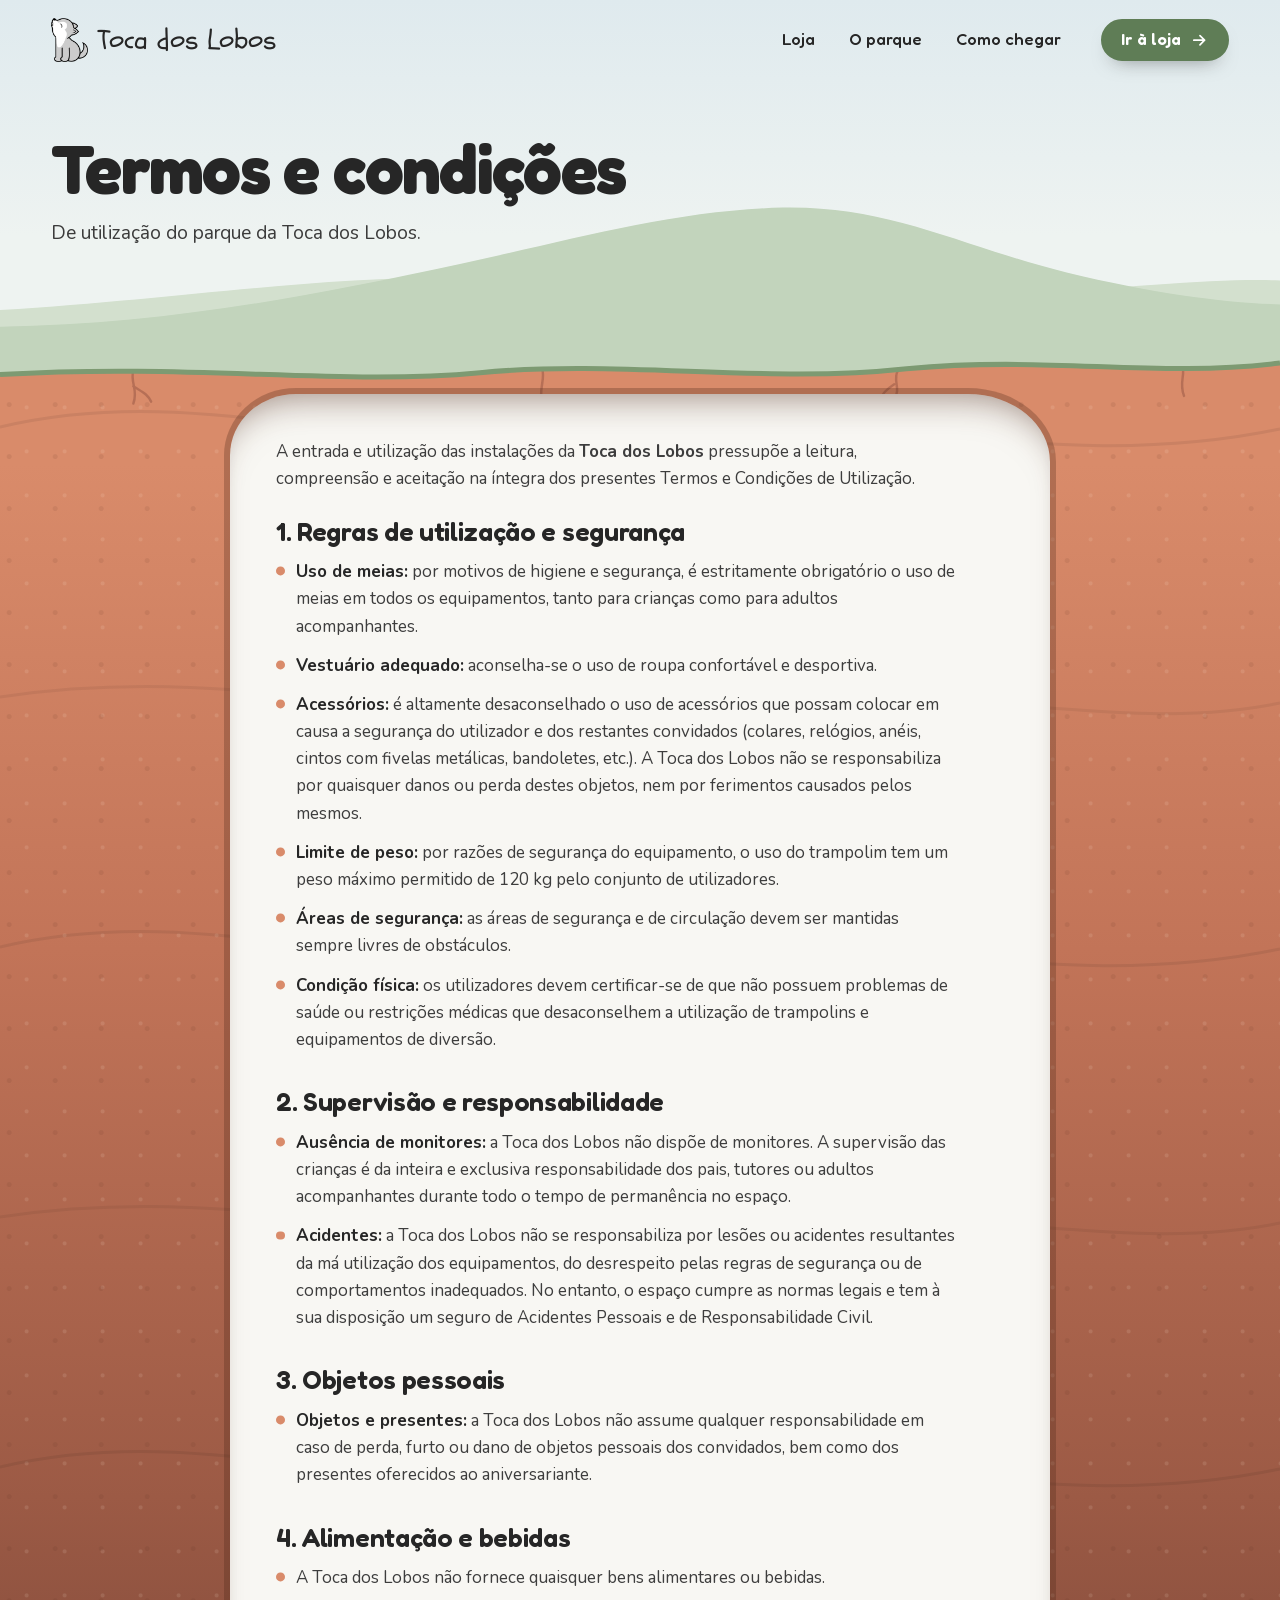
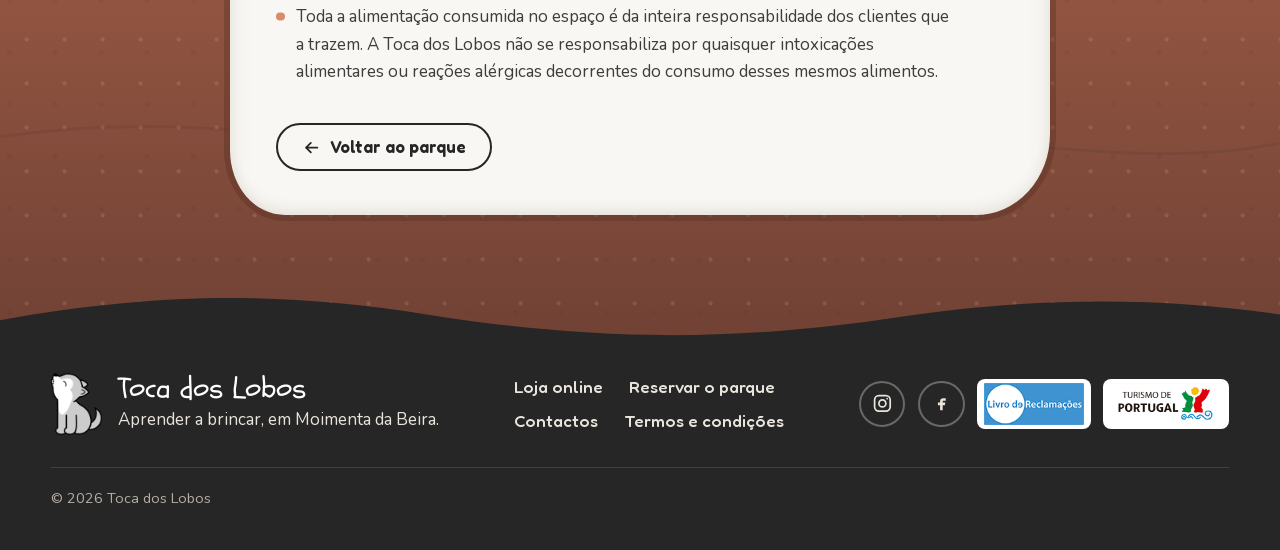
==== termos.html @ af0d347f "Terms page, Turismo de Portugal badge, grounded pup, no tunnel on mobile - termos.html: the playgrou" ====
<!doctype html>
<html lang="pt-PT">
<head>
<meta charset="utf-8">
<meta name="viewport" content="width=device-width, initial-scale=1">
<title>Termos e condições · Toca dos Lobos</title>
<meta name="description" content="Termos e condições de utilização do parque interior da Toca dos Lobos, em Moimenta da Beira.">
<meta name="theme-color" content="#dfeaee">
<link rel="canonical" href="https://tocadoslobos.pt/termos.html">
<link rel="icon" href="img/lobo-mini.webp" type="image/webp">
<link rel="preload" href="fonts/fredoka-latin.woff2" as="font" type="font/woff2" crossorigin>
<link rel="preload" href="fonts/nunito-latin.woff2" as="font" type="font/woff2" crossorigin>
<link rel="stylesheet" href="styles.css">
</head>
<body>
<a class="skip" href="#termos">Saltar para o conteúdo</a>

<header class="nav">
  <a class="nav__brand" href="./" aria-label="Toca dos Lobos, início">
    <img src="img/lobo-mini.webp" alt="" width="128" height="155">
    <span>Toca dos Lobos</span>
  </a>
  <nav class="nav__links" aria-label="Principal">
    <a href="./#loja">Loja</a>
    <a href="./#parque">O parque</a>
    <a href="./#chegar">Como chegar</a>
  </nav>
  <a class="btn btn--sm" href="https://loja.tocadoslobos.pt/">Ir à loja <svg viewBox="0 0 24 24" aria-hidden="true"><path d="M5 12h14M13 6l6 6-6 6"/></svg></a>
</header>

<main>
  <section class="surface surface--page" aria-labelledby="titulo">
    <div class="surface__copy">
      <h1 id="titulo">Termos e condições</h1>
      <p>De utilização do parque da Toca dos Lobos.</p>
    </div>
    <svg class="hill" viewBox="0 0 1440 400" preserveAspectRatio="none" aria-hidden="true">
      <path class="hill__back" d="M0,330 C220,300 360,240 560,250 C760,262 900,330 1100,300 C1260,276 1360,250 1440,256 L1440,400 L0,400 Z"/>
      <path class="hill__front" d="M0,372 C180,366 340,300 520,214 C640,156 760,80 880,74 C1000,68 1080,170 1200,236 C1300,290 1380,312 1440,316 L1440,400 L0,400 Z"/>
    </svg>
  </section>

  <div class="den den--page">
    <article class="chamber legal" id="termos">
      <p>A entrada e utilização das instalações da <b>Toca dos Lobos</b> pressupõe a leitura, compreensão e aceitação na íntegra dos presentes Termos e Condições de Utilização.</p>

      <h2>1. Regras de utilização e segurança</h2>
      <ul>
        <li><span><b>Uso de meias:</b> por motivos de higiene e segurança, é estritamente obrigatório o uso de meias em todos os equipamentos, tanto para crianças como para adultos acompanhantes.</span></li>
        <li><span><b>Vestuário adequado:</b> aconselha-se o uso de roupa confortável e desportiva.</span></li>
        <li><span><b>Acessórios:</b> é altamente desaconselhado o uso de acessórios que possam colocar em causa a segurança do utilizador e dos restantes convidados (colares, relógios, anéis, cintos com fivelas metálicas, bandoletes, etc.). A Toca dos Lobos não se responsabiliza por quaisquer danos ou perda destes objetos, nem por ferimentos causados pelos mesmos.</span></li>
        <li><span><b>Limite de peso:</b> por razões de segurança do equipamento, o uso do trampolim tem um peso máximo permitido de 120 kg pelo conjunto de utilizadores.</span></li>
        <li><span><b>Áreas de segurança:</b> as áreas de segurança e de circulação devem ser mantidas sempre livres de obstáculos.</span></li>
        <li><span><b>Condição física:</b> os utilizadores devem certificar-se de que não possuem problemas de saúde ou restrições médicas que desaconselhem a utilização de trampolins e equipamentos de diversão.</span></li>
      </ul>

      <h2>2. Supervisão e responsabilidade</h2>
      <ul>
        <li><span><b>Ausência de monitores:</b> a Toca dos Lobos não dispõe de monitores. A supervisão das crianças é da inteira e exclusiva responsabilidade dos pais, tutores ou adultos acompanhantes durante todo o tempo de permanência no espaço.</span></li>
        <li><span><b>Acidentes:</b> a Toca dos Lobos não se responsabiliza por lesões ou acidentes resultantes da má utilização dos equipamentos, do desrespeito pelas regras de segurança ou de comportamentos inadequados. No entanto, o espaço cumpre as normas legais e tem à sua disposição um seguro de Acidentes Pessoais e de Responsabilidade Civil.</span></li>
      </ul>

      <h2>3. Objetos pessoais</h2>
      <ul>
        <li><span><b>Objetos e presentes:</b> a Toca dos Lobos não assume qualquer responsabilidade em caso de perda, furto ou dano de objetos pessoais dos convidados, bem como dos presentes oferecidos ao aniversariante.</span></li>
      </ul>

      <h2>4. Alimentação e bebidas</h2>
      <ul>
        <li><span>A Toca dos Lobos não fornece quaisquer bens alimentares ou bebidas.</span></li>
        <li><span>Toda a alimentação consumida no espaço é da inteira responsabilidade dos clientes que a trazem. A Toca dos Lobos não se responsabiliza por quaisquer intoxicações alimentares ou reações alérgicas decorrentes do consumo desses mesmos alimentos.</span></li>
      </ul>

      <p class="back"><a class="btn btn--ghost" href="./#parque"><svg viewBox="0 0 24 24" aria-hidden="true"><path d="M19 12H5M11 6l-6 6 6 6"/></svg>Voltar ao parque</a></p>
    </article>
  </div>
</main>

<footer class="bedrock">
  <svg class="bedrock__edge" viewBox="0 0 1440 90" preserveAspectRatio="none" aria-hidden="true"><path d="M0,48 C180,8 320,8 480,40 C660,76 820,80 1010,44 C1180,12 1320,18 1440,40 L1440,90 L0,90 Z"/></svg>
  <div class="bedrock__inner">
    <div class="bedrock__brand">
      <img src="img/lobo-mini.webp" alt="" width="128" height="155" loading="lazy">
      <p><span class="hand">Toca dos Lobos</span><br>Aprender a brincar, em Moimenta da Beira.</p>
    </div>
    <nav class="bedrock__links" aria-label="Rodapé">
      <a href="https://loja.tocadoslobos.pt/">Loja online</a>
      <a href="./#parque">Reservar o parque</a>
      <a href="./#chegar">Contactos</a>
      <a href="termos.html">Termos e condições</a>
    </nav>
    <div class="bedrock__social">
      <a class="icon" href="https://www.instagram.com/toca.lobos/" aria-label="Instagram @toca.lobos" rel="noopener"><svg viewBox="0 0 24 24" aria-hidden="true"><rect x="3" y="3" width="18" height="18" rx="5"/><circle cx="12" cy="12" r="4"/><circle cx="17.5" cy="6.5" r="1" class="fill"/></svg></a>
      <a class="icon" href="https://www.facebook.com/tocalobosmoimenta" aria-label="Facebook Toca dos Lobos" rel="noopener"><svg viewBox="0 0 24 24" aria-hidden="true"><path class="fill" d="M14 9h3V6h-3c-2 0-3.5 1.5-3.5 3.5V11H8v3h2.5v6h3v-6H16l.5-3h-3V9.5c0-.3.2-.5.5-.5Z"/></svg></a>
      <a class="lr" href="https://www.livroreclamacoes.pt/Inicio/" rel="noopener"><img src="img/livro-reclamacoes.png" alt="Livro de Reclamações" width="120" height="50" loading="lazy"></a>
      <a class="lr" href="https://www.turismodeportugal.pt/" rel="noopener"><img src="img/turismo-portugal.png" alt="Turismo de Portugal" width="360" height="133" loading="lazy"></a>
    </div>
    <p class="bedrock__fine">© 2026 Toca dos Lobos</p>
  </div>
</footer>
</body>
</html>
---- styles.css ----
/* Toca dos Lobos — tocadoslobos.pt
   The logo's hill, cut open: sky and the howling pup above ground,
   the den's chambers in clay strata below, bedrock at the bottom.
   Tokens match the shop theme (shop/integrated/assets/base.css). */

@font-face { font-family: "Fredoka"; font-weight: 300 700; font-display: swap; src: url("fonts/fredoka-latin.woff2") format("woff2"); }
@font-face { font-family: "Nunito"; font-weight: 200 1000; font-display: swap; src: url("fonts/nunito-latin.woff2") format("woff2"); }
@font-face { font-family: "Nunito"; font-style: italic; font-weight: 400; font-display: swap; src: url("fonts/nunito-italic-latin.woff2") format("woff2"); }
@font-face { font-family: "Schoolbell"; font-weight: 400; font-display: swap; src: url("fonts/schoolbell-latin.woff2") format("woff2"); }

:root {
  color-scheme: light;
  --cream: #f8f7f3;
  --sage: #c2d4bc;
  --sage-tint: #e7eee3;
  --sage-deep: #5f7d56;
  --sage-deep-hover: #4d6745;
  --sage-text: #4f6748;
  --ink: #262626;
  --honey: #e6b35a;
  --clay: #d98b6a;
  --sky: #7fa8b5;
  --sky-tint: #dfeaee;
  --wa: #1e7b47;

  /* strata: clay darkening toward bedrock */
  --soil-1: #d98b6a;
  --soil-2: #c27458;
  --soil-3: #9c5a45;
  --soil-4: #6f4134;
  --soil-rim: rgba(74, 36, 22, .28);
  --wood: #c9935a;

  --font-head: "Fredoka", "Nunito", system-ui, sans-serif;
  --font-body: "Nunito", system-ui, sans-serif;
  --font-hand: "Schoolbell", "Fredoka", cursive;

  --wrap: 1280px;
  --gutter: clamp(1rem, 4vw, 3.5rem);
  --ease: cubic-bezier(.16, 1, .3, 1);
  --hollow: inset 0 26px 36px -24px rgba(74, 36, 22, .55), inset 0 -10px 22px -16px rgba(74, 36, 22, .3);
}

*, *::before, *::after { box-sizing: border-box; }
html { -webkit-text-size-adjust: 100%; scroll-behavior: smooth; scrollbar-color: var(--soil-3) var(--sky-tint); }
@media (prefers-reduced-motion: reduce) { html { scroll-behavior: auto; } }
body {
  margin: 0;
  font-family: var(--font-body);
  font-size: 1.0625rem;
  line-height: 1.6;
  color: var(--ink);
  background: var(--ink); /* what shows past the footer and under Android's nav bar */
  -webkit-font-smoothing: antialiased;
  overflow-x: hidden;
}
img, svg { display: block; max-width: 100%; }
img { height: auto; }
a { color: inherit; }
h1, h2, h3 { font-family: var(--font-head); font-weight: 600; line-height: 1.05; letter-spacing: -.012em; margin: 0; text-wrap: balance; }
p { margin: 0; text-wrap: pretty; }
ul { margin: 0; padding: 0; list-style: none; }
address { font-style: normal; }
::selection { background: var(--honey); color: var(--ink); }
:focus-visible { outline: 3px solid var(--ink); outline-offset: 3px; border-radius: 8px; }
.hand { font-family: var(--font-hand); font-weight: 400; letter-spacing: 0; }

.skip { position: absolute; left: 1rem; top: -4rem; z-index: 50; background: var(--ink); color: var(--cream); padding: .7rem 1rem; border-radius: 12px; font-family: var(--font-head); text-decoration: none; }
.skip:focus { top: 1rem; }

/* ---------- Buttons ---------- */
.btn {
  --bg: var(--sage-deep); --fg: #fff; --bd: var(--bg);
  display: inline-flex; align-items: center; gap: .55rem;
  min-height: 3rem; padding: .75rem 1.5rem;
  font-family: var(--font-head); font-weight: 600; font-size: 1.05rem; line-height: 1.1;
  color: var(--fg); background: var(--bg); border: 2px solid var(--bd); border-radius: 999px;
  text-decoration: none; white-space: nowrap;
  box-shadow: 0 10px 20px -12px rgba(38, 38, 38, .55);
  transition: transform .3s var(--ease), box-shadow .3s var(--ease), background-color .2s;
}
.btn svg { width: 1.15em; height: 1.15em; fill: none; stroke: currentColor; stroke-width: 2.2; stroke-linecap: round; stroke-linejoin: round; flex: none; }
.btn:hover { transform: translateY(-2px); box-shadow: 0 16px 26px -14px rgba(38, 38, 38, .6); --bg: var(--sage-deep-hover); }
.btn:active { transform: translateY(0); }
.btn--sm { min-height: 2.6rem; padding: .55rem 1.15rem; font-size: 1rem; }
.btn--honey { --bg: var(--honey); --fg: var(--ink); }
.btn--honey:hover { --bg: #d9a043; }
.btn--wa { --bg: var(--wa); font-size: 1.15rem; min-height: 3.4rem; padding-inline: 1.7rem; }
.btn--wa:hover { --bg: #17653a; }
.btn--wa svg { width: 1.4em; height: 1.4em; }
.btn--ghost { --bg: transparent; --fg: var(--ink); --bd: var(--ink); box-shadow: none; }
.btn--ghost:hover { --bg: var(--ink); --fg: var(--cream); }

/* ---------- Nav (above ground) ---------- */
.nav {
  position: absolute; z-index: 20; inset: 0 0 auto 0;
  display: flex; align-items: center; gap: clamp(1rem, 3vw, 2.5rem);
  padding: 1.1rem var(--gutter);
}
.nav__brand { display: flex; align-items: center; gap: .6rem; margin-right: auto; text-decoration: none; }
.nav__brand img { width: 2.3rem; height: auto; }
.nav__brand span { font-family: var(--font-hand); font-size: 1.75rem; line-height: 1; }
.nav__links { display: flex; gap: clamp(1rem, 2.4vw, 2rem); font-family: var(--font-head); font-weight: 500; font-size: 1.05rem; }
.nav__links a { text-decoration: none; padding: .4rem .1rem; background: linear-gradient(var(--honey), var(--honey)) 0 92% / 0 3px no-repeat; transition: background-size .35s var(--ease); }
.nav__links a:hover { background-size: 100% 3px; }

/* ---------- Surface: sky, hill, pup ---------- */
.surface {
  --hill-h: clamp(13rem, 26vw, 17rem);
  position: relative;
  min-height: clamp(30rem, 56vh, 35rem);
  background: linear-gradient(180deg, var(--sky-tint) 0%, #eef3f1 70%);
  overflow: hidden;
}
.sun { position: absolute; right: 12%; top: 22%; width: clamp(4rem, 7vw, 6.5rem); aspect-ratio: 1; border-radius: 50%; background: var(--honey); box-shadow: 0 0 0 1.2rem rgba(230, 179, 90, .16), 0 0 0 2.6rem rgba(230, 179, 90, .08); }
.surface__copy { position: relative; z-index: 2; padding: clamp(7rem, 15vh, 9.5rem) var(--gutter) 0; max-width: 40rem; }
.surface h1 { font-weight: 700; font-size: clamp(2.9rem, 6.6vw, 5.6rem); line-height: .95; letter-spacing: -.025em; }
.surface__copy p { margin-top: 1.1rem; font-size: clamp(1.05rem, 1.5vw, 1.25rem); max-width: 30rem; color: #3b3b3b; }
.hill { position: absolute; left: 0; right: 0; bottom: -1px; width: 100%; height: var(--hill-h); }
.hill__back { fill: #d3e0ce; }
.hill__front { fill: var(--sage); }
/* the front hill's crest sits at x 61%, y 18.5% of the svg */
.pup {
  position: absolute; z-index: 1; isolation: isolate;
  left: 61%; bottom: calc(var(--hill-h) * .8);
  width: clamp(6.5rem, 10.5vw, 9.5rem);
  transform: translateX(-46%);
}
.pup img { width: 100%; transform-origin: 50% 100%; filter: drop-shadow(0 10px 8px rgba(70, 90, 60, .18)); }
/* a knoll of the hill's own grass under the paws: keeps him grounded wherever the curve lands at this width */
.pup::before {
  content: ""; position: absolute; z-index: -1; left: 50%; top: 92%;
  width: 140%; height: 50%; transform: translateX(-50%);
  border-radius: 50%; background: var(--sage);
}

/* ---------- Den: clay strata ---------- */
.den {
  position: relative;
  padding: 0 var(--gutter) clamp(6rem, 10vw, 9rem);
  background:
    url("data:image/svg+xml,%3Csvg xmlns='http://www.w3.org/2000/svg' width='1440' height='520' preserveAspectRatio='none'%3E%3Cpath d='M0,90 C240,40 420,130 720,96 C980,66 1180,140 1440,92' fill='none' stroke='%23000' stroke-opacity='.07' stroke-width='3'/%3E%3Cpath d='M0,360 C300,320 520,410 820,372 C1080,340 1260,400 1440,366' fill='none' stroke='%23000' stroke-opacity='.06' stroke-width='3'/%3E%3C/svg%3E") top center / 100% 520px repeat-y,
    radial-gradient(circle at 20% 30%, rgba(74, 36, 22, .09) 0 2px, transparent 3px) 0 0 / 46px 52px,
    radial-gradient(circle at 70% 60%, rgba(255, 238, 220, .12) 0 1.5px, transparent 2.5px) 0 0 / 38px 44px,
    linear-gradient(180deg, var(--soil-1) 0, var(--soil-1) 8rem, var(--soil-2) 38%, var(--soil-3) 72%, var(--soil-4) 100%);
}
/* the cut: the hill's sage ends in a hard wavy edge, a darker topsoil lip, and roots hanging into the clay */
.den::before {
  content: ""; position: absolute; z-index: 1; left: 0; right: 0; top: -1px; height: clamp(3.5rem, 6vw, 5rem); pointer-events: none;
  background: url("data:image/svg+xml,%3Csvg xmlns='http://www.w3.org/2000/svg' viewBox='0 0 1440 80' preserveAspectRatio='none'%3E%3Cg fill='none' stroke='%239c5a45' stroke-opacity='.55' stroke-width='2.5' stroke-linecap='round' vector-effect='non-scaling-stroke'%3E%3Cpath d='M150,36 C146,48 156,56 150,70 M150,52 C160,58 166,60 170,68' vector-effect='non-scaling-stroke'/%3E%3Cpath d='M610,34 C614,46 604,56 612,76' vector-effect='non-scaling-stroke'/%3E%3Cpath d='M1010,36 C1004,46 1014,54 1006,66 M1006,50 C996,56 992,60 990,66' vector-effect='non-scaling-stroke'/%3E%3Cpath d='M1330,30 C1334,40 1326,48 1332,62' vector-effect='non-scaling-stroke'/%3E%3C/g%3E%3Cpath d='M0,0 H1440 V28 C1300,44 1180,20 1020,34 C860,50 700,24 540,38 C380,52 220,28 0,40 Z' fill='%23c2d4bc'/%3E%3Cpath d='M0,40 C220,28 380,52 540,38 C700,24 860,50 1020,34 C1180,20 1300,44 1440,28' fill='none' stroke='%237d9a72' stroke-width='5' vector-effect='non-scaling-stroke'/%3E%3C/svg%3E") top / 100% 100% no-repeat;
}
.den > * { position: relative; z-index: 2; max-width: var(--wrap); margin-inline: auto; }
.den > .tunnel, .den > .digger { position: absolute; max-width: none; margin: 0; }
.tunnel { z-index: 3; inset: 0; width: 100%; height: 100%; overflow: visible; pointer-events: none; }
.tunnel path { fill: none; stroke-linecap: round; stroke-linejoin: round; }
.tunnel__dug { stroke: #7b4535; stroke-width: 46; }
.tunnel__trail { stroke: rgba(255, 236, 214, .6); stroke-width: 3; stroke-dasharray: 2 16; }
.digger { z-index: 4; top: 0; left: 0; width: 2.6rem; height: auto; pointer-events: none; will-change: transform; filter: drop-shadow(0 4px 4px rgba(40, 18, 10, .45)); opacity: 0; transition: opacity .4s; }
.digger.is-on { opacity: 1; }

/* ---------- Chambers ---------- */
.chamber {
  background: var(--cream);
  border: 6px solid var(--soil-rim);
  background-clip: padding-box;
  border-radius: 4.5rem 5.5rem 5rem 3.8rem / 4.2rem 4.6rem 5.4rem 4.4rem;
  box-shadow: var(--hollow);
  padding: clamp(1.5rem, 3.4vw, 3rem) clamp(1.25rem, 3.6vw, 3.5rem);
}
.chamber h2.hand { font-size: clamp(2.4rem, 4.2vw, 3.4rem); line-height: 1; }

.den__row--top { display: grid; grid-template-columns: minmax(0, 1fr) clamp(15rem, 25vw, 21rem); gap: clamp(1.25rem, 3vw, 2.5rem); align-items: start; padding-top: clamp(2.5rem, 3.6vw, 3rem); }

/* Shop chamber with the wooden shelf */
.chamber--shop { padding-top: clamp(1.25rem, 2.4vw, 2rem); padding-bottom: clamp(1.75rem, 3vw, 2.5rem); }
.chamber__head { display: flex; flex-wrap: wrap; align-items: center; gap: .4rem clamp(1rem, 2.5vw, 2rem); margin-bottom: clamp(1rem, 2vw, 1.5rem); }
.chamber__head p { flex: 1 1 16rem; color: #444; max-width: 26rem; }
.chamber__head .btn { margin-left: auto; }
.shelf {
  --gap: clamp(.6rem, 1.3vw, 1.1rem);
  position: relative;
  display: grid; grid-template-columns: repeat(6, minmax(0, 1fr)); gap: 1.6rem var(--gap);
}
/* each toy carries its own plank segment; segments meet across the gap so the shelf reads as one board */
.toy { position: relative; display: block; padding: 0 .35rem 1.55rem; }
.toy::after {
  content: ""; position: absolute; z-index: 0; left: calc(var(--gap) / -2 - 1px); right: calc(var(--gap) / -2 - 1px); bottom: 0; height: 1.9rem;
  background: linear-gradient(180deg, #e8c48f 0 .55rem, #d29e63 .55rem .7rem, var(--wood) .7rem 100%);
  box-shadow: 0 12px 14px -10px rgba(74, 36, 22, .6);
}
.shelf li:first-child .toy::after { left: -.9rem; border-radius: 6px 0 0 6px; }
.shelf li:last-child .toy::after { right: -.9rem; border-radius: 0 6px 6px 0; }
.toy img { position: relative; z-index: 1; }
.shelf li { display: flex; }
.shelf a { display: flex; flex-direction: column; width: 100%; text-decoration: none; padding-bottom: .55rem; }
.shelf .price { margin-top: auto; padding-top: .2rem; }
.shelf img {
  width: 100%; aspect-ratio: 1; object-fit: cover; border-radius: 14px; background: #fff;
  box-shadow: 0 12px 16px -12px rgba(38, 38, 38, .6);
  transition: transform .45s var(--ease), box-shadow .45s var(--ease);
}
.shelf a:hover img, .shelf a:focus-visible img { transform: translateY(-8px) rotate(-1.5deg); box-shadow: 0 24px 22px -16px rgba(38, 38, 38, .55); }
.shelf b { margin-top: .7rem; font-family: var(--font-head); font-weight: 600; font-size: 1rem; line-height: 1.15; }
.shelf small { font-size: .85rem; color: #555; line-height: 1.3; }
.price { font-family: var(--font-head); font-weight: 600; color: var(--sage-text); font-size: .98rem; margin-top: .15rem; font-variant-numeric: tabular-nums; }

/* Round window onto the park */
.chamber--window {
  position: relative; display: block; padding: 0; overflow: hidden;
  aspect-ratio: 1; border-radius: 50% 50% 46% 48% / 52% 50% 48% 46%;
  text-decoration: none; margin-top: clamp(0rem, 2vw, 1.5rem);
}
.chamber--window img { width: 100%; height: 100%; object-fit: cover; transition: transform 1.2s var(--ease); }
.chamber--window:hover img { transform: scale(1.05); }
.chamber--window::after { content: ""; position: absolute; inset: 0; border-radius: inherit; box-shadow: var(--hollow); pointer-events: none; }
.window__tag {
  position: absolute; left: 50%; bottom: 12%; transform: translateX(-50%);
  display: flex; flex-direction: column; align-items: center; white-space: nowrap;
  background: var(--cream); padding: .55rem 1.2rem .6rem; border-radius: 1.4rem;
  font-family: var(--font-head); font-weight: 600; font-size: .98rem; line-height: 1.3;
  box-shadow: 0 10px 18px -10px rgba(38, 38, 38, .6);
}
.window__tag small { font-family: var(--font-body); font-weight: 700; font-size: .85rem; color: var(--wa); }
.window__tag b { font-family: var(--font-hand); font-weight: 400; font-size: 1.6rem; line-height: 1; }

/* E-Badge chamber, offset right */
.chamber--badge {
  margin-top: clamp(4rem, 9vw, 7.5rem); margin-right: 0; margin-left: auto; width: min(100%, 54rem);
  display: grid; grid-template-columns: clamp(10rem, 20vw, 16rem) minmax(0, 1fr); gap: clamp(1.25rem, 3vw, 2.5rem); align-items: center;
  border-radius: 5rem 3.8rem 4.6rem 5.4rem / 4.8rem 5rem 4.2rem 4.6rem;
}
.chamber--badge > img { width: 100%; aspect-ratio: 1; object-fit: cover; border-radius: 2.6rem 3.4rem 3rem 2.4rem / 3rem 2.6rem 3.2rem 2.8rem; box-shadow: 0 14px 22px -14px rgba(38, 38, 38, .6); transform: rotate(-3deg); }
.chamber--badge h2 { font-size: clamp(1.6rem, 2.8vw, 2.2rem); }
.chamber--badge p { margin-top: .7rem; color: #3d3d3d; max-width: 34rem; }
.links { display: flex; flex-wrap: wrap; gap: .7rem; margin-top: 1.3rem !important; }

/* Park chamber: the big room */
.chamber--park {
  margin-top: clamp(4rem, 9vw, 7.5rem);
  display: grid; grid-template-columns: minmax(0, 1fr) minmax(0, 1.05fr); gap: clamp(1.5rem, 4vw, 4rem); align-items: center;
  padding: clamp(2rem, 4.5vw, 4.25rem) clamp(1.25rem, 4.5vw, 4.25rem);
  border-radius: 6rem 4.4rem 6.4rem 5rem / 5.2rem 6rem 4.6rem 5.6rem;
}
.chamber--park h2 { font-weight: 700; font-size: clamp(2.2rem, 4.4vw, 3.6rem); line-height: 1; letter-spacing: -.02em; }
.offer { display: flex; align-items: center; gap: 1rem; margin: 1.6rem 0 1.4rem !important; }
.offer__price {
  flex: none; display: grid; place-items: center; width: 6.6rem; aspect-ratio: 1; border-radius: 50%;
  background: var(--honey); font-family: var(--font-head); font-weight: 700; font-size: 1.9rem; letter-spacing: -.02em;
  transform: rotate(-8deg); box-shadow: 0 12px 18px -12px rgba(38, 38, 38, .6);
}
.offer span:last-child { font-family: var(--font-head); font-weight: 500; font-size: 1.2rem; line-height: 1.3; }
.park__copy > p:not([class]) { max-width: 36rem; color: #3d3d3d; }
.rules { margin: 1.2rem 0 1.8rem; display: grid; gap: .45rem; }
.rules li { display: flex; gap: .65rem; align-items: baseline; font-weight: 700; }
.rules li::before { content: ""; flex: none; width: .65rem; height: .65rem; border-radius: 50%; background: var(--clay); transform: translateY(-.05rem); }
.book { display: flex; flex-wrap: wrap; align-items: center; gap: .8rem 1.2rem; }
.book span { color: #444; }
.book span a { font-weight: 700; text-underline-offset: .2em; text-decoration-color: var(--clay); text-decoration-thickness: 2px; white-space: nowrap; }
.terms-note { margin-top: 1rem; font-size: .95rem; color: #555; }
.terms-note a, .legal a { text-underline-offset: .2em; text-decoration-color: var(--clay); text-decoration-thickness: 2px; }

.pebbles { display: grid; grid-template-columns: repeat(6, 1fr); grid-auto-rows: clamp(5.5rem, 9vw, 8.5rem); gap: clamp(.6rem, 1.2vw, 1rem); }
.pebbles li { overflow: hidden; box-shadow: 0 14px 20px -14px rgba(38, 38, 38, .55); }
.pebbles img { width: 100%; height: 100%; object-fit: cover; transition: transform 1s var(--ease); }
.pebbles li:hover img { transform: scale(1.06); }
.pebbles li:nth-child(1) { grid-column: 1 / 5; grid-row: 1 / 3; border-radius: 3.4rem 2.4rem 3rem 2rem / 2.8rem 3.2rem 2.2rem 3rem; }
.pebbles li:nth-child(2) { grid-column: 5 / 7; grid-row: 1 / 3; border-radius: 50% 50% 46% 48% / 40% 42% 44% 40%; }
.pebbles li:nth-child(3) { grid-column: 1 / 3; grid-row: 3 / 5; border-radius: 2.4rem 3.4rem 2.2rem 3rem / 3rem 2.4rem 3.2rem 2.6rem; }
.pebbles li:nth-child(4) { grid-column: 3 / 5; grid-row: 3 / 5; border-radius: 48% 52% 50% 46% / 46% 48% 52% 50%; }
.pebbles li:nth-child(5) { grid-column: 5 / 7; grid-row: 3 / 5; border-radius: 3rem 2.2rem 3.4rem 2.6rem / 2.4rem 3rem 2.6rem 3.4rem; }

/* Way there chamber, offset left */
.chamber--way {
  margin-top: clamp(4rem, 9vw, 7.5rem); margin-left: clamp(0rem, 4vw, 3rem); margin-right: auto; width: min(100%, 44rem);
  border-radius: 4rem 5.4rem 4.4rem 5.8rem / 5rem 4.2rem 5.6rem 4.4rem;
}
.addr { font-family: var(--font-head); font-weight: 500; font-size: clamp(1.3rem, 2.2vw, 1.6rem); line-height: 1.3; margin: .9rem 0 1.4rem; }
.ways { display: flex; flex-wrap: wrap; gap: .7rem; }

/* ---------- Terms page: one long chamber ---------- */
.surface--page { min-height: 0; padding-bottom: calc(var(--hill-h) * .55); --hill-h: clamp(7rem, 14vw, 10rem); }
.surface--page .surface__copy { max-width: 52rem; }
.surface--page h1 { font-size: clamp(2.6rem, 5.4vw, 4.4rem); }
.den--page { padding-top: clamp(2.5rem, 4vw, 3.5rem); }
.legal { max-width: 52rem; }
.legal h2 { font-size: clamp(1.35rem, 2.2vw, 1.65rem); margin: 2.2rem 0 .8rem; }
.legal h2:first-of-type { margin-top: 1.6rem; }
.legal > p { color: #3d3d3d; max-width: 68ch; }
.legal ul { display: grid; gap: .75rem; max-width: 68ch; }
.legal li { display: flex; gap: .7rem; align-items: baseline; color: #3d3d3d; }
.legal li::before { content: ""; flex: none; width: .55rem; height: .55rem; border-radius: 50%; background: var(--clay); transform: translateY(-.1rem); }
.legal li b { color: var(--ink); }
.legal .back { margin-top: 2.4rem; }

/* ---------- Bedrock footer ---------- */
.bedrock { position: relative; z-index: 5; background: var(--ink); color: #e9e4dc; padding: 0 var(--gutter) 2.5rem; }
.bedrock__edge { position: absolute; left: 0; right: 0; bottom: calc(100% - 1px); width: 100%; height: clamp(2.5rem, 5vw, 4.5rem); fill: var(--ink); }
.bedrock__inner { max-width: var(--wrap); margin-inline: auto; display: grid; grid-template-columns: 1.4fr 1fr auto; gap: 2rem 3rem; align-items: center; padding-top: 1.5rem; }
.bedrock__brand { display: flex; align-items: center; gap: 1rem; }
.bedrock__brand img { width: 3.2rem; height: auto; }
.bedrock__brand .hand { font-size: 1.9rem; line-height: 1; color: #fff; }
.bedrock__links { display: flex; flex-wrap: wrap; gap: .4rem 1.6rem; font-family: var(--font-head); font-weight: 500; }
.bedrock__links a { text-decoration: none; }
.bedrock__links a:hover { color: var(--honey); }
.bedrock__social { display: flex; align-items: center; gap: .8rem; }
.icon { display: grid; place-items: center; width: 2.9rem; height: 2.9rem; border-radius: 50%; border: 2px solid rgba(233, 228, 220, .35); transition: background-color .2s, color .2s, border-color .2s; }
.icon svg { width: 1.3rem; height: 1.3rem; fill: none; stroke: currentColor; stroke-width: 2; }
.icon svg .fill { fill: currentColor; stroke: none; }
.icon:hover { background: var(--honey); color: var(--ink); border-color: var(--honey); }
.lr img { width: auto; height: 3.1rem; background: #fff; border-radius: 8px; padding: .25rem .4rem; }
.bedrock__fine { grid-column: 1 / -1; font-size: .9rem; color: #b5aea4; border-top: 1px solid rgba(233, 228, 220, .14); padding-top: 1.2rem; }
.bedrock :focus-visible { outline-color: var(--honey); }

/* ---------- Entrance: the pup howls once ---------- */
@media (prefers-reduced-motion: no-preference) {
  .pup img { animation: howl 1.6s var(--ease) .25s both; }
  @keyframes howl {
    0% { transform: translateY(14%) scale(.96); opacity: 0; }
    55% { transform: translateY(0) rotate(-3deg); opacity: 1; }
    100% { transform: rotate(0); opacity: 1; }
  }
}

/* ---------- Responsive ---------- */
@media (max-width: 1080px) {
  .shelf { grid-template-columns: repeat(3, minmax(0, 1fr)); row-gap: 2rem; }
  .shelf li:nth-child(3n + 1) .toy::after { left: -.9rem; border-radius: 6px 0 0 6px; }
  .shelf li:nth-child(3n) .toy::after { right: -.9rem; border-radius: 0 6px 6px 0; }
  .chamber--park { grid-template-columns: minmax(0, 1fr); }
  .surface__copy p { max-width: min(30rem, 50vw); }
  .pup { left: 66%; }
  /* the crest follows the pup to 66%, clear of the headline */
  .hill__front { d: path("M0,372 C200,366 380,300 580,214 C700,156 830,80 950,74 C1060,68 1130,170 1230,236 C1310,290 1390,312 1440,316 L1440,400 L0,400 Z"); }
}

@media (max-width: 760px) {
  .nav__links { display: none; }
  .nav__brand span { font-size: 1.45rem; }
  .surface { --hill-h: 9.5rem; min-height: 33rem; }
  .surface__copy { padding-top: 5.75rem; }
  .surface__copy p { max-width: 21rem; }
  .sun { top: auto; bottom: 10.5rem; right: 30%; width: 3rem; box-shadow: 0 0 0 .7rem rgba(230, 179, 90, .16); }
  .pup { left: 78%; width: 5rem; bottom: calc(var(--hill-h) * .72); }
  .hill__front { d: path("M0,372 C180,366 340,330 520,300 C700,260 860,150 1060,110 C1200,90 1320,140 1440,170 L1440,400 L0,400 Z"); }
  .den__row--top { grid-template-columns: minmax(0, 1fr); }
  .chamber__head p { flex-basis: 100%; }
  .surface__copy p { max-width: 21rem; }
  .chamber { border-width: 5px; border-radius: 2.6rem 3.2rem 3rem 2.4rem / 2.4rem 2.8rem 3.2rem 2.6rem; }
  .chamber--shop { padding-inline: 1.1rem; }
  .chamber__head .btn { margin-left: 0; }
  .shelf { --gap: .9rem; display: flex; overflow-x: auto; scroll-snap-type: x mandatory; gap: var(--gap); margin-inline: -1.1rem; padding: .6rem 1.1rem 1.2rem; scrollbar-width: none; }
  .shelf li .toy::after { left: calc(var(--gap) / -2 - 1px); right: calc(var(--gap) / -2 - 1px); border-radius: 0; }
  .shelf li:first-child .toy::after { left: -1.1rem; }
  .shelf li:last-child .toy::after { right: -1.1rem; }
  .shelf::-webkit-scrollbar { display: none; }
  .shelf li { flex: 0 0 42%; scroll-snap-align: start; }
  .chamber--window { width: min(100%, 21rem); margin: .5rem auto 0; border-radius: 50% 50% 46% 48% / 52% 50% 48% 46%; }
  /* stacked rooms leave no room for a burrow: the tunnel and its digger are a wide-screen story */
  .den > .tunnel, .den > .digger { display: none; }
  .window__tag { bottom: 1rem; }
  .chamber--badge { grid-template-columns: minmax(0, 1fr); }
  .chamber--badge > img { width: min(100%, 15rem); }
  .chamber--park { padding-inline: 1.25rem; }
  .pebbles { grid-auto-rows: 4.6rem; }
  .chamber--way { margin-left: 0; }
  .ways .btn { width: 100%; justify-content: flex-start; }
  .bedrock__inner { grid-template-columns: 1fr; }
}
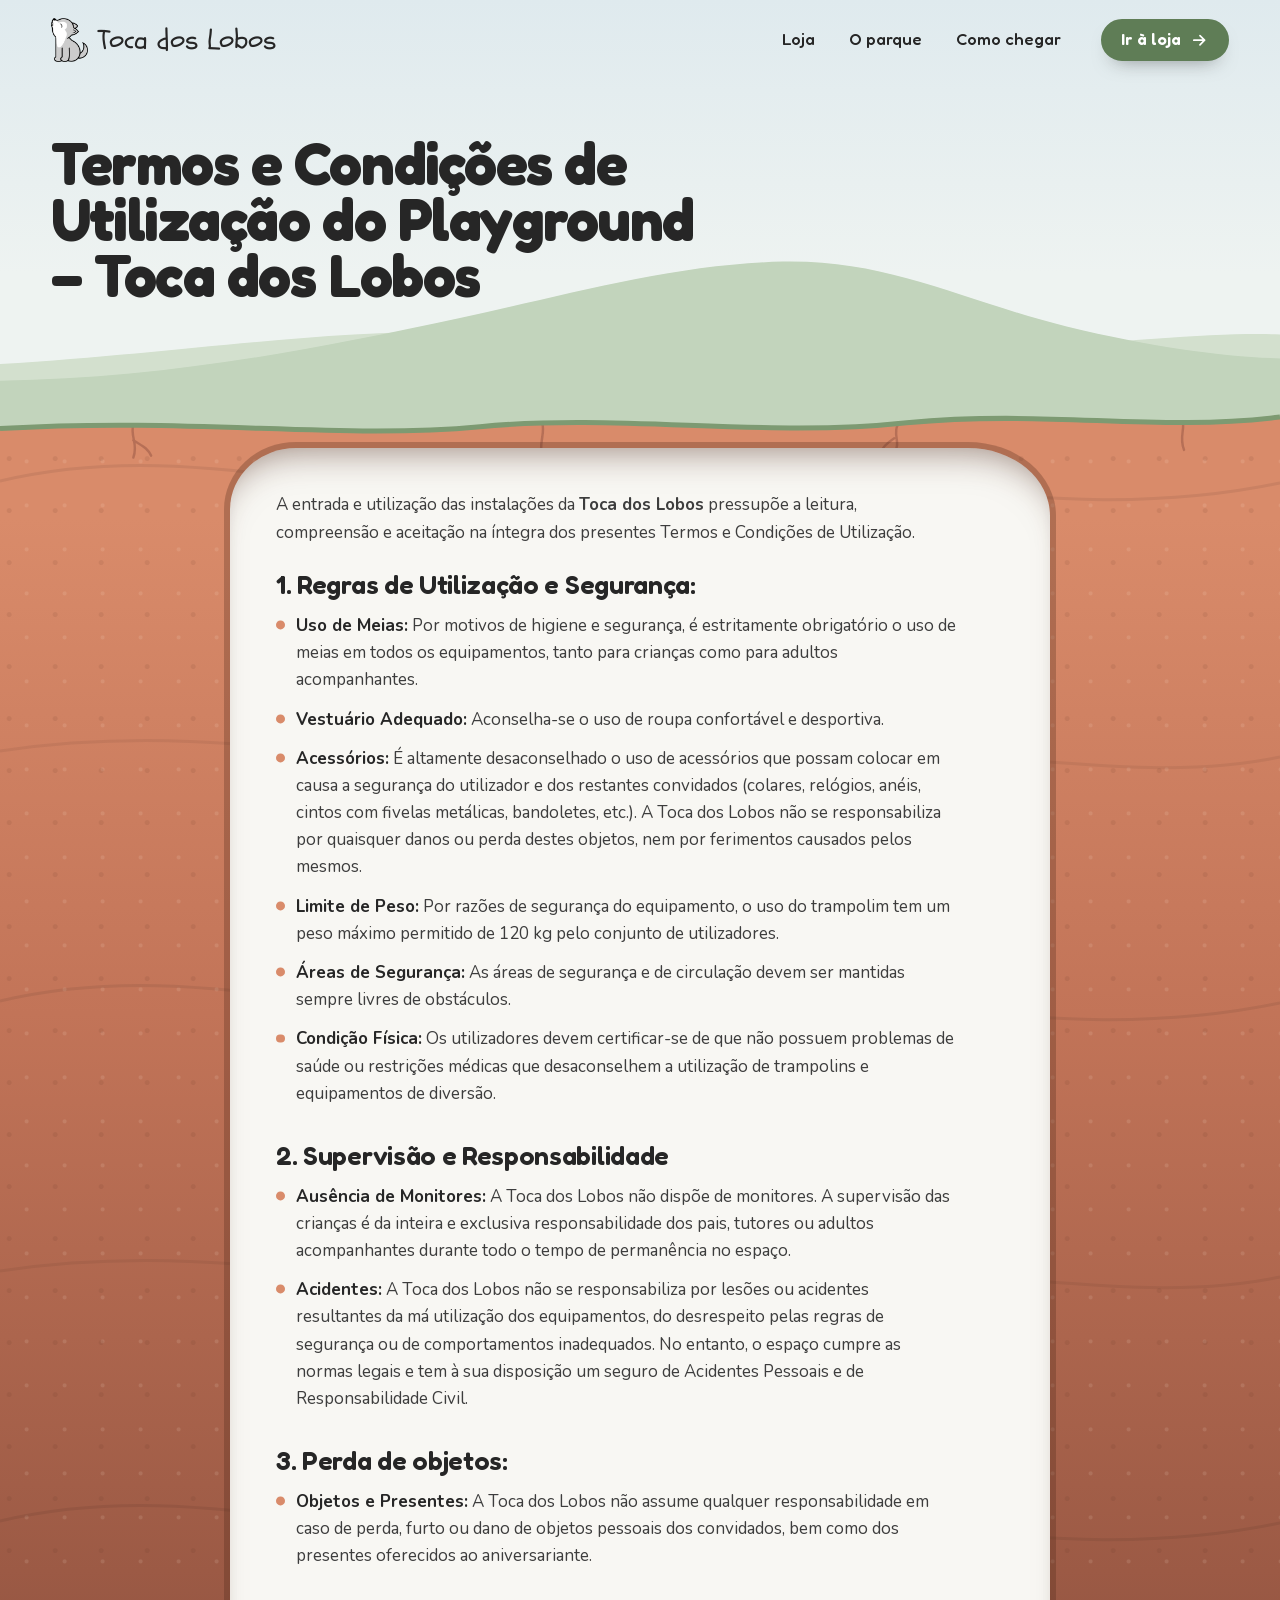
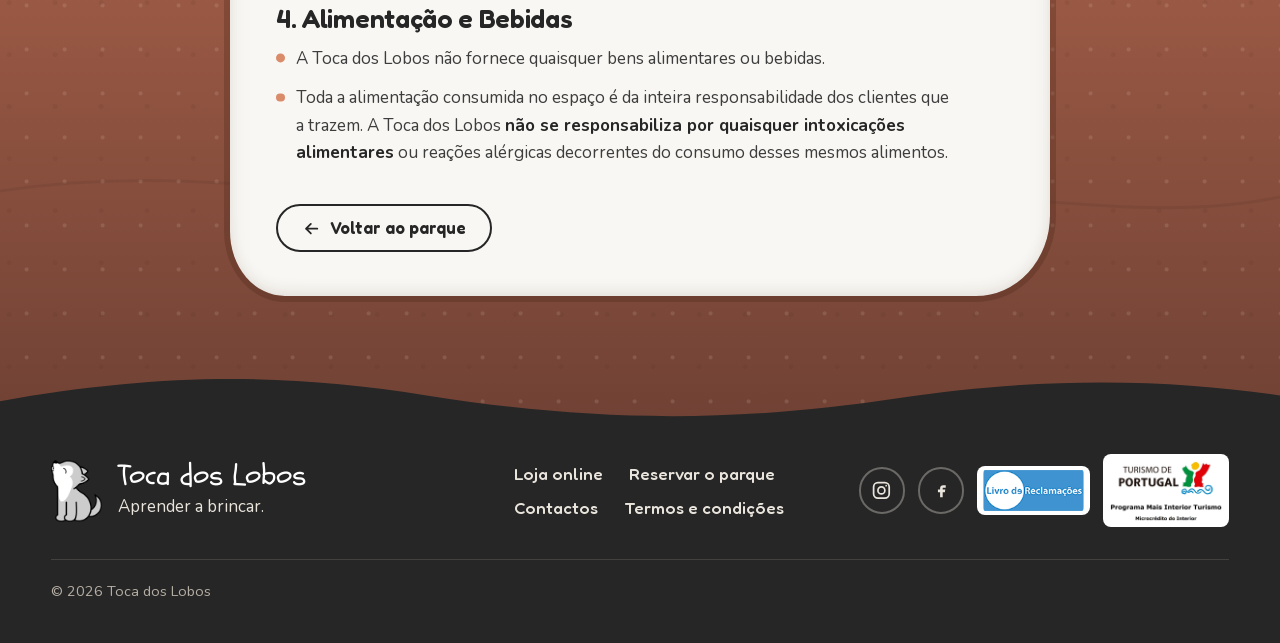
==== commit 6f77638a: "Climbing wall photo, verbatim terms, full Mais Interior Turismo notice - park gallery leads with the" ====
--- a/termos.html
+++ b/termos.html
@@ -31,8 +31,7 @@
 <main>
   <section class="surface surface--page" aria-labelledby="titulo">
     <div class="surface__copy">
-      <h1 id="titulo">Termos e condições</h1>
-      <p>De utilização do parque da Toca dos Lobos.</p>
+      <h1 id="titulo">Termos e Condições de Utilização do Playground – Toca dos Lobos</h1>
     </div>
     <svg class="hill" viewBox="0 0 1440 400" preserveAspectRatio="none" aria-hidden="true">
       <path class="hill__back" d="M0,330 C220,300 360,240 560,250 C760,262 900,330 1100,300 C1260,276 1360,250 1440,256 L1440,400 L0,400 Z"/>
@@ -44,31 +43,31 @@
     <article class="chamber legal" id="termos">
       <p>A entrada e utilização das instalações da <b>Toca dos Lobos</b> pressupõe a leitura, compreensão e aceitação na íntegra dos presentes Termos e Condições de Utilização.</p>
 
-      <h2>1. Regras de utilização e segurança</h2>
+      <h2>1. Regras de Utilização e Segurança:</h2>
       <ul>
-        <li><span><b>Uso de meias:</b> por motivos de higiene e segurança, é estritamente obrigatório o uso de meias em todos os equipamentos, tanto para crianças como para adultos acompanhantes.</span></li>
-        <li><span><b>Vestuário adequado:</b> aconselha-se o uso de roupa confortável e desportiva.</span></li>
-        <li><span><b>Acessórios:</b> é altamente desaconselhado o uso de acessórios que possam colocar em causa a segurança do utilizador e dos restantes convidados (colares, relógios, anéis, cintos com fivelas metálicas, bandoletes, etc.). A Toca dos Lobos não se responsabiliza por quaisquer danos ou perda destes objetos, nem por ferimentos causados pelos mesmos.</span></li>
-        <li><span><b>Limite de peso:</b> por razões de segurança do equipamento, o uso do trampolim tem um peso máximo permitido de 120 kg pelo conjunto de utilizadores.</span></li>
-        <li><span><b>Áreas de segurança:</b> as áreas de segurança e de circulação devem ser mantidas sempre livres de obstáculos.</span></li>
-        <li><span><b>Condição física:</b> os utilizadores devem certificar-se de que não possuem problemas de saúde ou restrições médicas que desaconselhem a utilização de trampolins e equipamentos de diversão.</span></li>
+        <li><span><b>Uso de Meias:</b> Por motivos de higiene e segurança, é estritamente obrigatório o uso de meias em todos os equipamentos, tanto para crianças como para adultos acompanhantes.</span></li>
+        <li><span><b>Vestuário Adequado:</b> Aconselha-se o uso de roupa confortável e desportiva.</span></li>
+        <li><span><b>Acessórios:</b> É altamente desaconselhado o uso de acessórios que possam colocar em causa a segurança do utilizador e dos restantes convidados (colares, relógios, anéis, cintos com fivelas metálicas, bandoletes, etc.). A Toca dos Lobos não se responsabiliza por quaisquer danos ou perda destes objetos, nem por ferimentos causados pelos mesmos.</span></li>
+        <li><span><b>Limite de Peso:</b> Por razões de segurança do equipamento, o uso do trampolim tem um peso máximo permitido de 120 kg pelo conjunto de utilizadores.</span></li>
+        <li><span><b>Áreas de Segurança:</b> As áreas de segurança e de circulação devem ser mantidas sempre livres de obstáculos.</span></li>
+        <li><span><b>Condição Física:</b> Os utilizadores devem certificar-se de que não possuem problemas de saúde ou restrições médicas que desaconselhem a utilização de trampolins e equipamentos de diversão.</span></li>
       </ul>
 
-      <h2>2. Supervisão e responsabilidade</h2>
+      <h2>2. Supervisão e Responsabilidade</h2>
       <ul>
-        <li><span><b>Ausência de monitores:</b> a Toca dos Lobos não dispõe de monitores. A supervisão das crianças é da inteira e exclusiva responsabilidade dos pais, tutores ou adultos acompanhantes durante todo o tempo de permanência no espaço.</span></li>
-        <li><span><b>Acidentes:</b> a Toca dos Lobos não se responsabiliza por lesões ou acidentes resultantes da má utilização dos equipamentos, do desrespeito pelas regras de segurança ou de comportamentos inadequados. No entanto, o espaço cumpre as normas legais e tem à sua disposição um seguro de Acidentes Pessoais e de Responsabilidade Civil.</span></li>
+        <li><span><b>Ausência de Monitores:</b> A Toca dos Lobos não dispõe de monitores. A supervisão das crianças é da inteira e exclusiva responsabilidade dos pais, tutores ou adultos acompanhantes durante todo o tempo de permanência no espaço.</span></li>
+        <li><span><b>Acidentes:</b> A Toca dos Lobos não se responsabiliza por lesões ou acidentes resultantes da má utilização dos equipamentos, do desrespeito pelas regras de segurança ou de comportamentos inadequados. No entanto, o espaço cumpre as normas legais e tem à sua disposição um seguro de Acidentes Pessoais e de Responsabilidade Civil.</span></li>
       </ul>
 
-      <h2>3. Objetos pessoais</h2>
+      <h2>3. Perda de objetos:</h2>
       <ul>
-        <li><span><b>Objetos e presentes:</b> a Toca dos Lobos não assume qualquer responsabilidade em caso de perda, furto ou dano de objetos pessoais dos convidados, bem como dos presentes oferecidos ao aniversariante.</span></li>
+        <li><span><b>Objetos e Presentes:</b> A Toca dos Lobos não assume qualquer responsabilidade em caso de perda, furto ou dano de objetos pessoais dos convidados, bem como dos presentes oferecidos ao aniversariante.</span></li>
       </ul>
 
-      <h2>4. Alimentação e bebidas</h2>
+      <h2>4. Alimentação e Bebidas</h2>
       <ul>
         <li><span>A Toca dos Lobos não fornece quaisquer bens alimentares ou bebidas.</span></li>
-        <li><span>Toda a alimentação consumida no espaço é da inteira responsabilidade dos clientes que a trazem. A Toca dos Lobos não se responsabiliza por quaisquer intoxicações alimentares ou reações alérgicas decorrentes do consumo desses mesmos alimentos.</span></li>
+        <li><span>Toda a alimentação consumida no espaço é da inteira responsabilidade dos clientes que a trazem. A Toca dos Lobos <b>não se responsabiliza por quaisquer intoxicações alimentares</b> ou reações alérgicas decorrentes do consumo desses mesmos alimentos.</span></li>
       </ul>
 
       <p class="back"><a class="btn btn--ghost" href="./#parque"><svg viewBox="0 0 24 24" aria-hidden="true"><path d="M19 12H5M11 6l-6 6 6 6"/></svg>Voltar ao parque</a></p>
@@ -81,7 +80,7 @@
   <div class="bedrock__inner">
     <div class="bedrock__brand">
       <img src="img/lobo-mini.webp" alt="" width="128" height="155" loading="lazy">
-      <p><span class="hand">Toca dos Lobos</span><br>Aprender a brincar, em Moimenta da Beira.</p>
+      <p><span class="hand">Toca dos Lobos</span><br>Aprender a brincar.</p>
     </div>
     <nav class="bedrock__links" aria-label="Rodapé">
       <a href="https://loja.tocadoslobos.pt/">Loja online</a>
@@ -93,7 +92,7 @@
       <a class="icon" href="https://www.instagram.com/toca.lobos/" aria-label="Instagram @toca.lobos" rel="noopener"><svg viewBox="0 0 24 24" aria-hidden="true"><rect x="3" y="3" width="18" height="18" rx="5"/><circle cx="12" cy="12" r="4"/><circle cx="17.5" cy="6.5" r="1" class="fill"/></svg></a>
       <a class="icon" href="https://www.facebook.com/tocalobosmoimenta" aria-label="Facebook Toca dos Lobos" rel="noopener"><svg viewBox="0 0 24 24" aria-hidden="true"><path class="fill" d="M14 9h3V6h-3c-2 0-3.5 1.5-3.5 3.5V11H8v3h2.5v6h3v-6H16l.5-3h-3V9.5c0-.3.2-.5.5-.5Z"/></svg></a>
       <a class="lr" href="https://www.livroreclamacoes.pt/Inicio/" rel="noopener"><img src="img/livro-reclamacoes.png" alt="Livro de Reclamações" width="120" height="50" loading="lazy"></a>
-      <a class="lr" href="https://www.turismodeportugal.pt/" rel="noopener"><img src="img/turismo-portugal.png" alt="Turismo de Portugal" width="360" height="133" loading="lazy"></a>
+      <a class="lr lr--tp" href="https://www.turismodeportugal.pt/" rel="noopener"><img src="img/turismo-portugal.webp" alt="Turismo de Portugal, Programa Mais Interior Turismo, Microcrédito do Interior" width="480" height="264" loading="lazy"></a>
     </div>
     <p class="bedrock__fine">© 2026 Toca dos Lobos</p>
   </div>
--- a/styles.css
+++ b/styles.css
@@ -280,7 +280,7 @@
 /* ---------- Terms page: one long chamber ---------- */
 .surface--page { min-height: 0; padding-bottom: calc(var(--hill-h) * .55); --hill-h: clamp(7rem, 14vw, 10rem); }
 .surface--page .surface__copy { max-width: 52rem; }
-.surface--page h1 { font-size: clamp(2.6rem, 5.4vw, 4.4rem); }
+.surface--page h1 { font-size: clamp(2.1rem, 4.6vw, 3.8rem); }
 .den--page { padding-top: clamp(2.5rem, 4vw, 3.5rem); }
 .legal { max-width: 52rem; }
 .legal h2 { font-size: clamp(1.35rem, 2.2vw, 1.65rem); margin: 2.2rem 0 .8rem; }
@@ -308,6 +308,7 @@
 .icon svg .fill { fill: currentColor; stroke: none; }
 .icon:hover { background: var(--honey); color: var(--ink); border-color: var(--honey); }
 .lr img { width: auto; height: 3.1rem; background: #fff; border-radius: 8px; padding: .25rem .4rem; }
+.lr--tp img { height: 4.6rem; padding: .3rem; } /* funding notice: its small print has to stay legible */
 .bedrock__fine { grid-column: 1 / -1; font-size: .9rem; color: #b5aea4; border-top: 1px solid rgba(233, 228, 220, .14); padding-top: 1.2rem; }
 .bedrock :focus-visible { outline-color: var(--honey); }
 
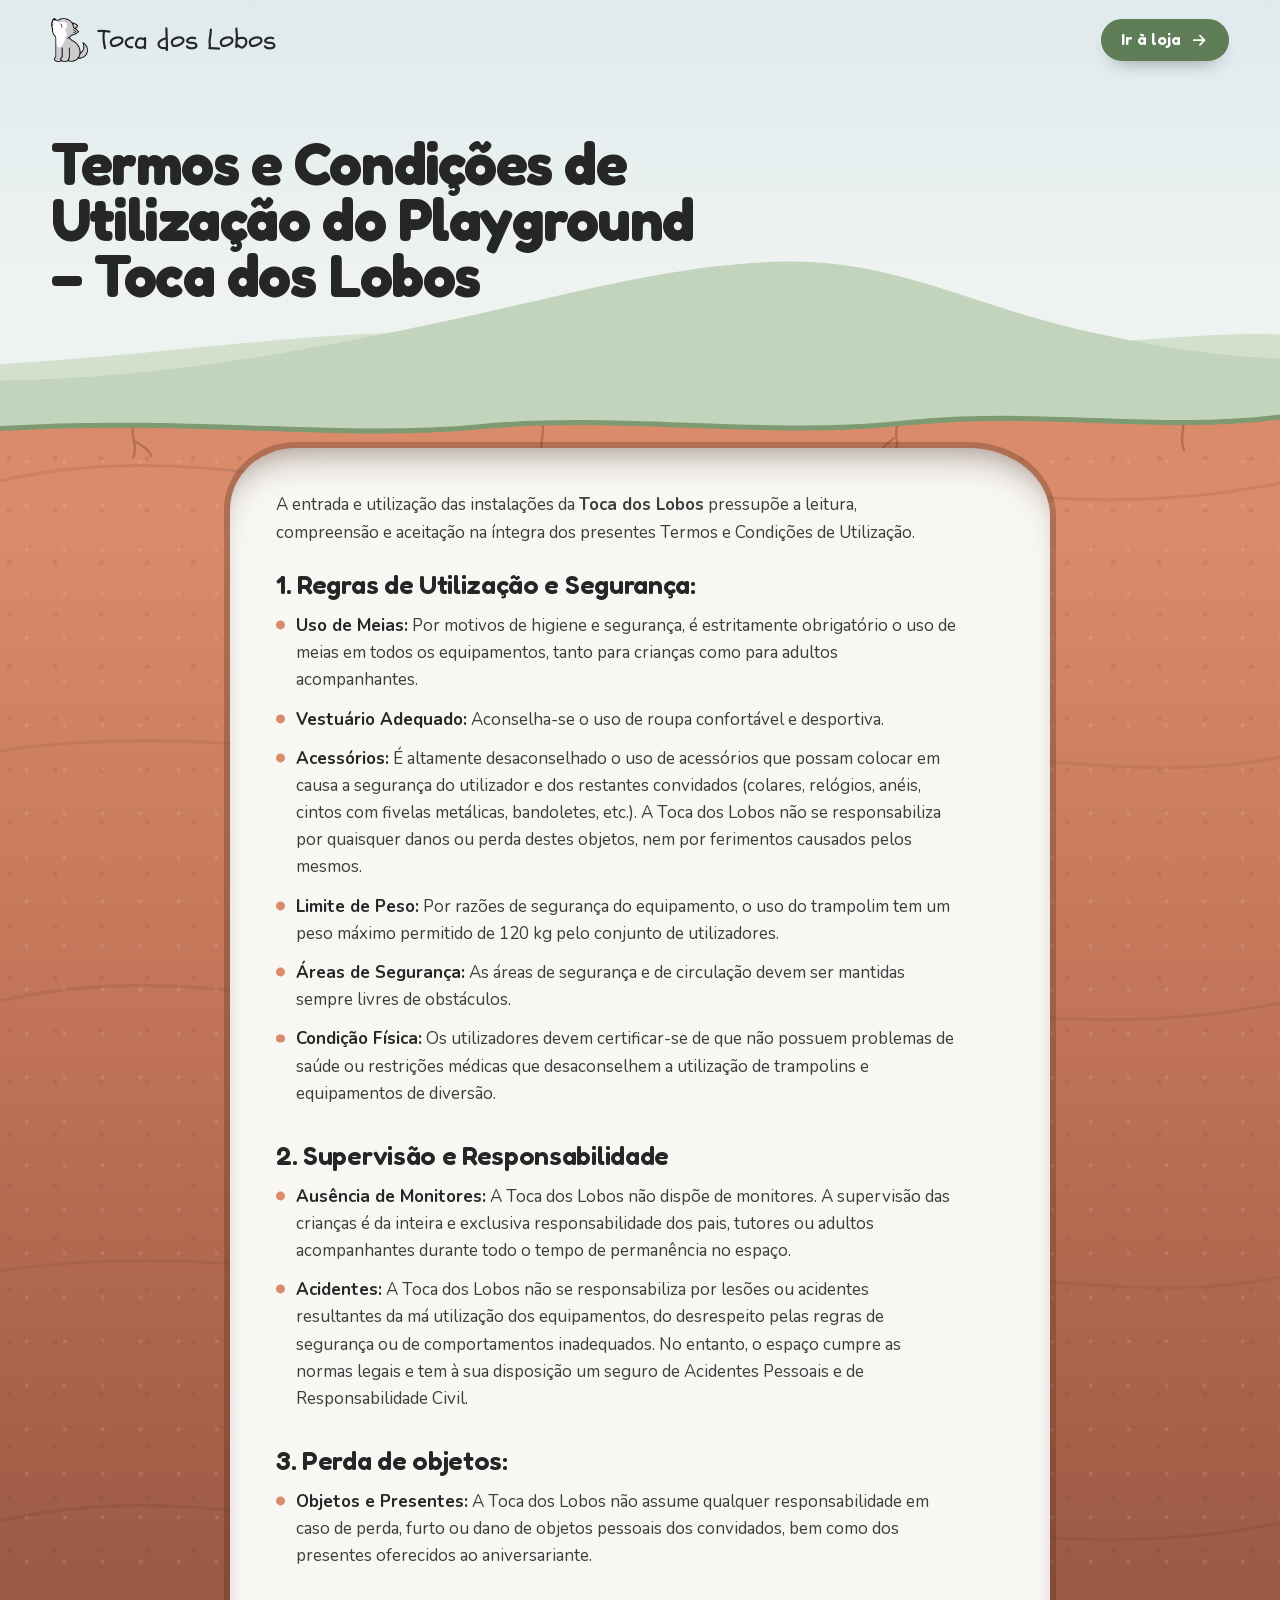
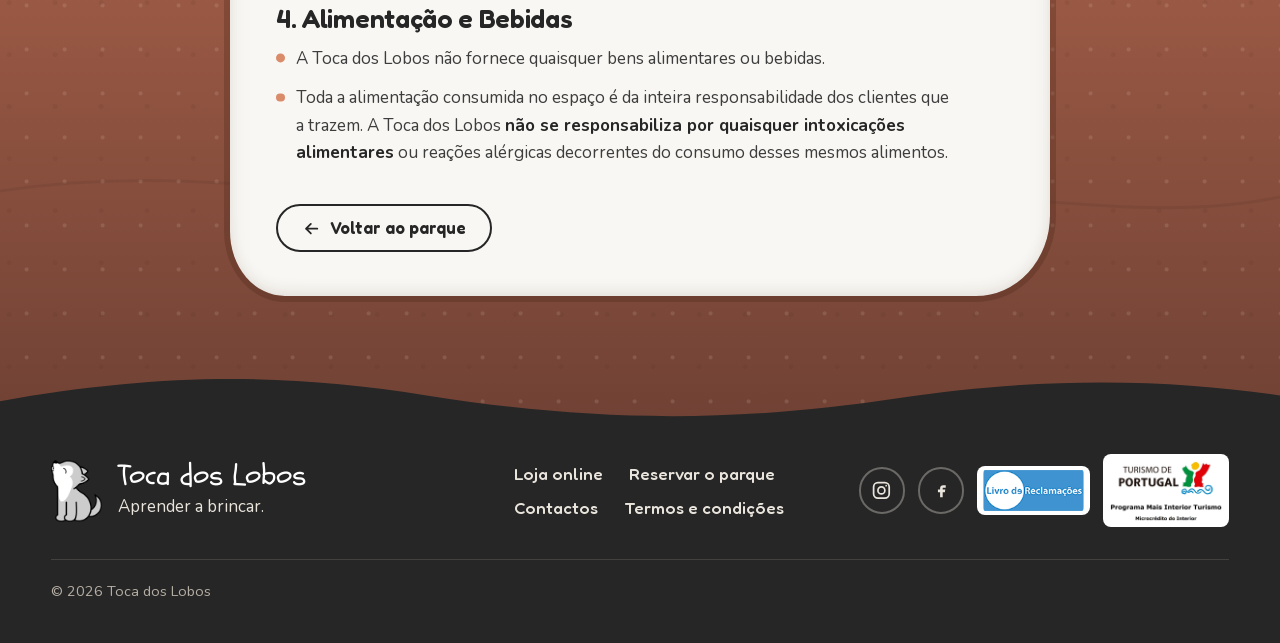
==== commit 6ff3c599: "Header: drop the Loja / O parque / Como chegar links, keep the logo and Ir à loja" ====
--- a/termos.html
+++ b/termos.html
@@ -20,11 +20,6 @@
     <img src="img/lobo-mini.webp" alt="" width="128" height="155">
     <span>Toca dos Lobos</span>
   </a>
-  <nav class="nav__links" aria-label="Principal">
-    <a href="./#loja">Loja</a>
-    <a href="./#parque">O parque</a>
-    <a href="./#chegar">Como chegar</a>
-  </nav>
   <a class="btn btn--sm" href="https://loja.tocadoslobos.pt/">Ir à loja <svg viewBox="0 0 24 24" aria-hidden="true"><path d="M5 12h14M13 6l6 6-6 6"/></svg></a>
 </header>
 
--- a/styles.css
+++ b/styles.css
@@ -100,9 +100,6 @@
 .nav__brand { display: flex; align-items: center; gap: .6rem; margin-right: auto; text-decoration: none; }
 .nav__brand img { width: 2.3rem; height: auto; }
 .nav__brand span { font-family: var(--font-hand); font-size: 1.75rem; line-height: 1; }
-.nav__links { display: flex; gap: clamp(1rem, 2.4vw, 2rem); font-family: var(--font-head); font-weight: 500; font-size: 1.05rem; }
-.nav__links a { text-decoration: none; padding: .4rem .1rem; background: linear-gradient(var(--honey), var(--honey)) 0 92% / 0 3px no-repeat; transition: background-size .35s var(--ease); }
-.nav__links a:hover { background-size: 100% 3px; }
 
 /* ---------- Surface: sky, hill, pup ---------- */
 .surface {
@@ -210,7 +207,7 @@
   aspect-ratio: 1; border-radius: 50% 50% 46% 48% / 52% 50% 48% 46%;
   text-decoration: none; margin-top: clamp(0rem, 2vw, 1.5rem);
 }
-.chamber--window img { width: 100%; height: 100%; object-fit: cover; transition: transform 1.2s var(--ease); }
+.chamber--window img { width: 100%; height: 100%; object-fit: cover; object-position: 22% 50%; transition: transform 1.2s var(--ease); }
 .chamber--window:hover img { transform: scale(1.05); }
 .chamber--window::after { content: ""; position: absolute; inset: 0; border-radius: inherit; box-shadow: var(--hollow); pointer-events: none; }
 .window__tag {
@@ -264,9 +261,9 @@
 .pebbles img { width: 100%; height: 100%; object-fit: cover; transition: transform 1s var(--ease); }
 .pebbles li:hover img { transform: scale(1.06); }
 .pebbles li:nth-child(1) { grid-column: 1 / 5; grid-row: 1 / 3; border-radius: 3.4rem 2.4rem 3rem 2rem / 2.8rem 3.2rem 2.2rem 3rem; }
-.pebbles li:nth-child(2) { grid-column: 5 / 7; grid-row: 1 / 3; border-radius: 50% 50% 46% 48% / 40% 42% 44% 40%; }
+.pebbles li:nth-child(2) { grid-column: 5 / 7; grid-row: 1 / 3; border-radius: 2.6rem 3.2rem 2.4rem 3rem / 3rem 2.6rem 3.2rem 2.4rem; }
 .pebbles li:nth-child(3) { grid-column: 1 / 3; grid-row: 3 / 5; border-radius: 2.4rem 3.4rem 2.2rem 3rem / 3rem 2.4rem 3.2rem 2.6rem; }
-.pebbles li:nth-child(4) { grid-column: 3 / 5; grid-row: 3 / 5; border-radius: 48% 52% 50% 46% / 46% 48% 52% 50%; }
+.pebbles li:nth-child(4) { grid-column: 3 / 5; grid-row: 3 / 5; border-radius: 3.2rem 2.4rem 3rem 2.6rem / 2.6rem 3.2rem 2.4rem 3rem; }
 .pebbles li:nth-child(5) { grid-column: 5 / 7; grid-row: 3 / 5; border-radius: 3rem 2.2rem 3.4rem 2.6rem / 2.4rem 3rem 2.6rem 3.4rem; }
 
 /* Way there chamber, offset left */
@@ -335,7 +332,6 @@
 }
 
 @media (max-width: 760px) {
-  .nav__links { display: none; }
   .nav__brand span { font-size: 1.45rem; }
   .surface { --hill-h: 9.5rem; min-height: 33rem; }
   .surface__copy { padding-top: 5.75rem; }
@@ -363,6 +359,7 @@
   .chamber--badge > img { width: min(100%, 15rem); }
   .chamber--park { padding-inline: 1.25rem; }
   .pebbles { grid-auto-rows: 4.6rem; }
+  .pebbles li:nth-child(n) { border-radius: 1.5rem 1.9rem 1.6rem 1.8rem / 1.8rem 1.6rem 1.9rem 1.5rem; }
   .chamber--way { margin-left: 0; }
   .ways .btn { width: 100%; justify-content: flex-start; }
   .bedrock__inner { grid-template-columns: 1fr; }
